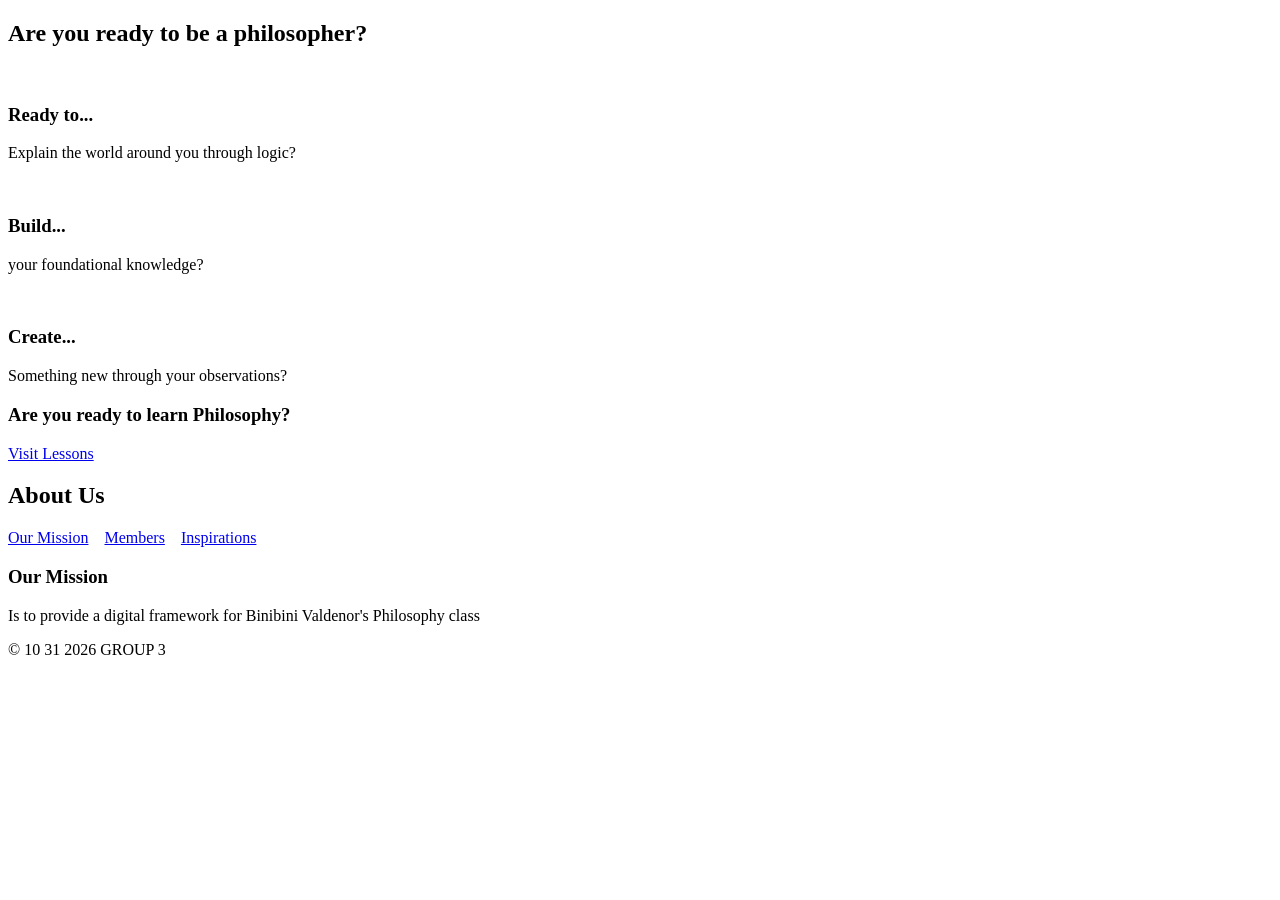
==== index.html @ c77b0476 "Rename comprogPETA_Philosophy_1.02vAlpha/index.html to index.html" ====
<!DOCTYPE html>
<html lang="en">
<head>
    <meta charset="UTF-8">
    <meta name="viewport" content="width=device-width, initial-scale=1.0">
    <title>Home</title>

    <script src="../../src/js/navbar.js" defer></script>
    <link rel="stylesheet" href="../../src/css/index.css">
</head>
<body>
    <div id="navbar-placeholder"></div>

    <div id="WebpageContent">
            <header>
        </nav>
    </header>

    <!--top padding-->
    <section class="PaddingLargeBlue">
    </section>

    <!--first part area-->
    <section id="cardbg">
        <h1>Are you ready to be a philosopher?</h1>
        <div class="card-grid">

  <!-- Card 1 -->
  <div class="card">
    <div class="card-image">
        <img src="../../src/img/pexels-igorejov-20375800.jpg" alt="">
    </div>
    <div class="card-content">
      <h3>Ready to...</h3>
      <p>Explain the world around you through logic?</p>
    </div>
    <div class="card-action">
    </div>
  </div>
  <!-- Card 2 -->
  <div class="card">
    <div class="card-image">
        <img src="../../src/img/pexels-anne-o-sullivan-1478092867-26887007.jpg" alt="">
    </div>
    <div class="card-content">
      <h3>Build...</h3>
      <p>your foundational knowledge?</p>
    </div>
    <div class="card-action">
    </div>
  </div>
  <!-- Card 3 -->
  <div class="card">
    <div class="card-image">
        <img src="../../src/img/pexels-dantemunozphoto-28822019.jpg" alt="">
    </div>
    <div class="card-content">
      <h3>Create...</h3>
      <p>Something new through your observations?</p>
    </div>
    <div class="card-action">
    </div>
  </div>

</section>
</div>

    <!--gap-->
<div class="Padding"></div>

      <!-- prompt -->
       <div id="promptgrid">
  <div id="promptdisplay">
    <div id="prompt">
      <h3>Are you ready to learn Philosophy?</h3>
      <a id="lessonLink" href="../../webpages/main/lecture_category.html">Visit Lessons</a>
    </div>
  </div>
     </div>

    <!--personlized learning-->

<div class="Learning">
    <h2>About Us</h2>
</div>

<div class="Learning">
<!--tablist container-->
<ul class="tab-list" role="tablist" style="display: flex; gap: 1rem; list-style: none; padding: 0;">
    <!--buttons-->
    <li class="tab-item active">
        <a href="#panel-1" class="tab-link" role="tab" aria-selected="true" 
           aria-controls="panel-1">
            Our Mission</a>
    </li>
    
    <li class="tab-item">
        <a href="#panel-2" class="tab-link" role="tab" aria-selected="false" 
           aria-controls="panel-2">
            Members</a>
    </li>
    
    <li class="tab-item">
        <a href="#panel-3" class="tab-link" role="tab" aria-selected="false" 
           aria-controls="panel-3">
            Inspirations</a>
    </li>
</ul>

<!--Tab Panels-->
<div role="tabpanel" id="panel-1" class="tab-panel active" style="display: block;">
    <h3>Our Mission</h3>
    <p>Is to provide a digital framework for Binibini Valdenor's Philosophy class</p>
</div>

<div role="tabpanel" id="panel-2" class="tab-panel" style="display: none;">
    <h3>Members</h3>
    <p>Gimenez <br> Jumawak <br> Palomo <br> Ballesteros <br> Candado <br> Udan <br> Antonio L. <br> Coronel</p>
</div>

<div role="tabpanel" id="panel-3" class="tab-panel" style="display: none;">
    <h3>Inspirations</h3>
    <p>MIT OpenCourseWare <br> Khan Academy</p>
</div>

<script>
    const links = document.querySelectorAll('.tab-link');
    const items = document.querySelectorAll('.tab-item');
    const panels = document.querySelectorAll('.tab-panel');

    links.forEach(link => {
      link.addEventListener('click', (e) => {
        e.preventDefault();

        
        items.forEach(item => item.classList.remove('active'));
        links.forEach(l => l.setAttribute('aria-selected', 'false'));
        panels.forEach(p => {
            p.classList.remove('active');
            p.style.display = 'none'; 
        });

        
        link.parentElement.classList.add('active');
        link.setAttribute('aria-selected', 'true');

        
        const targetId = link.getAttribute('aria-controls');
        const targetPanel = document.getElementById(targetId);
        if (targetPanel) {
            targetPanel.classList.add('active');
            targetPanel.style.display = 'block'; 
        }
      });
    });
</script>

</div>


















     




    <!--bottom padding-->
    <section class="PaddingLargeBlue"></section>


    <footer>
        <p>© 10 31 2026 GROUP 3</p>
    </footer>
    </div>
</body>
</html>
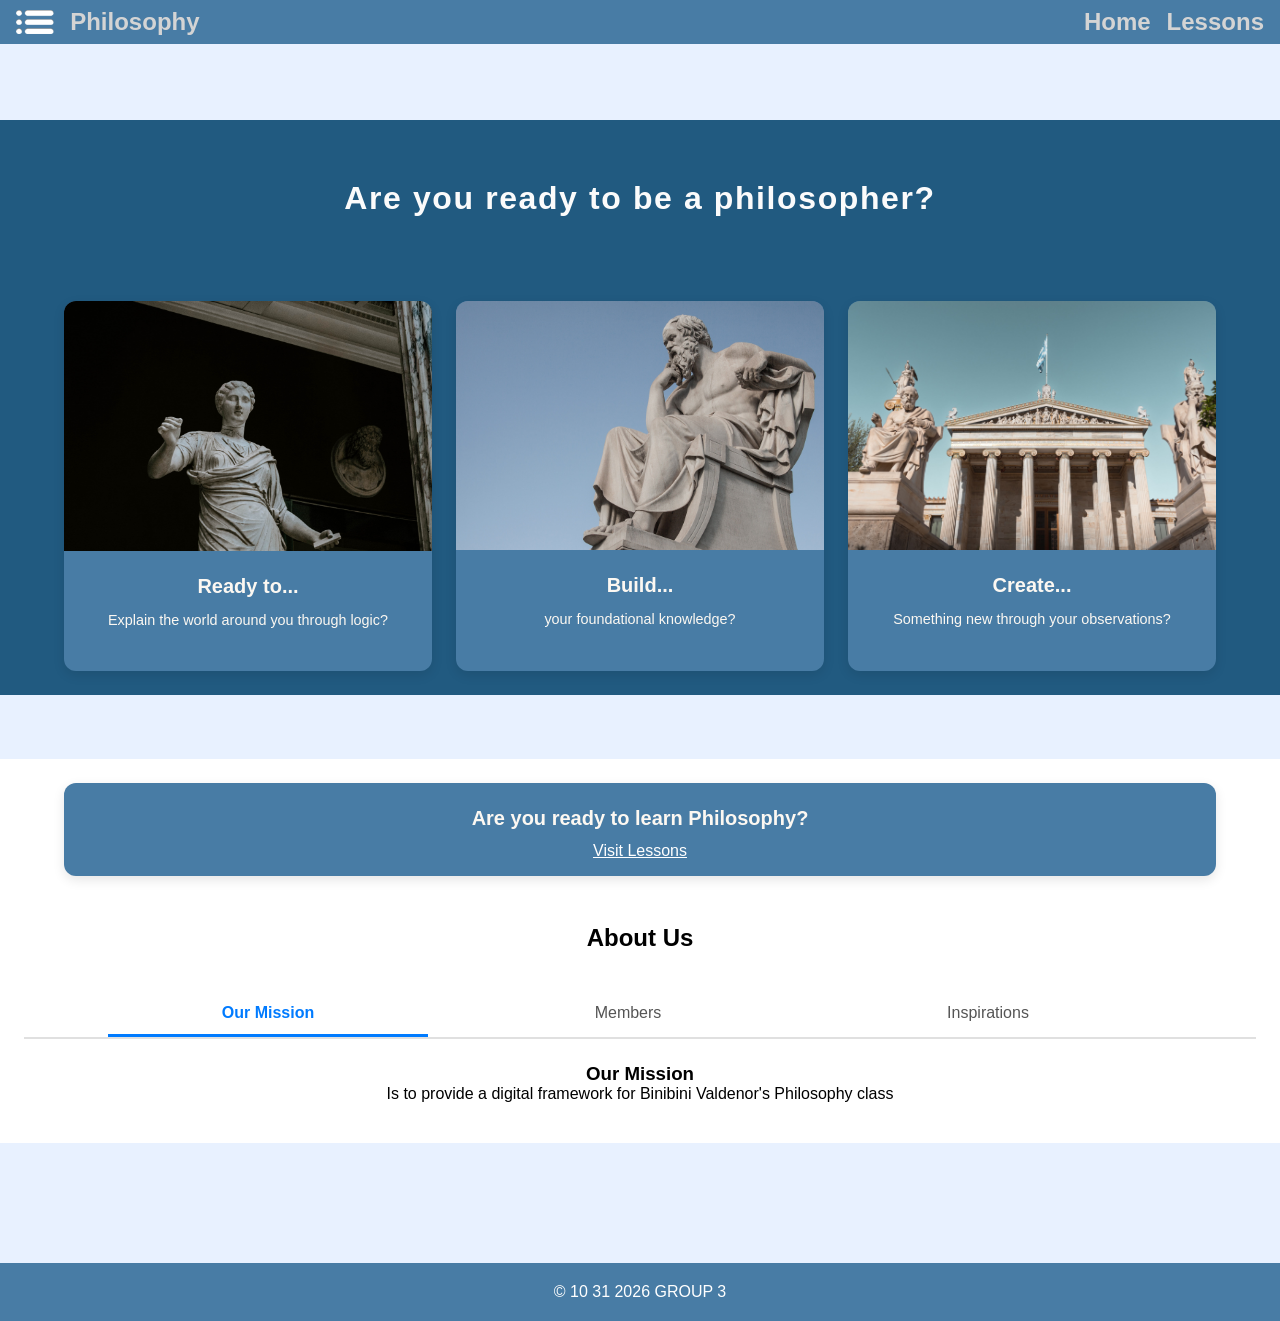
==== commit 16480e05: "Update index.html" ====
--- a/index.html
+++ b/index.html
@@ -5,8 +5,8 @@
     <meta name="viewport" content="width=device-width, initial-scale=1.0">
     <title>Home</title>
 
-    <script src="../../src/js/navbar.js" defer></script>
-    <link rel="stylesheet" href="../../src/css/index.css">
+    <script src="src/js/navbar.js" defer></script>
+    <link rel="stylesheet" href="../src/css/index.css">
 </head>
 <body>
     <div id="navbar-placeholder"></div>
@@ -28,7 +28,7 @@
   <!-- Card 1 -->
   <div class="card">
     <div class="card-image">
-        <img src="../../src/img/pexels-igorejov-20375800.jpg" alt="">
+        <img src="src/img/pexels-igorejov-20375800.jpg" alt="">
     </div>
     <div class="card-content">
       <h3>Ready to...</h3>
@@ -40,7 +40,7 @@
   <!-- Card 2 -->
   <div class="card">
     <div class="card-image">
-        <img src="../../src/img/pexels-anne-o-sullivan-1478092867-26887007.jpg" alt="">
+        <img src="src/img/pexels-anne-o-sullivan-1478092867-26887007.jpg" alt="">
     </div>
     <div class="card-content">
       <h3>Build...</h3>
@@ -52,7 +52,7 @@
   <!-- Card 3 -->
   <div class="card">
     <div class="card-image">
-        <img src="../../src/img/pexels-dantemunozphoto-28822019.jpg" alt="">
+        <img src="src/img/pexels-dantemunozphoto-28822019.jpg" alt="">
     </div>
     <div class="card-content">
       <h3>Create...</h3>
@@ -73,7 +73,7 @@
   <div id="promptdisplay">
     <div id="prompt">
       <h3>Are you ready to learn Philosophy?</h3>
-      <a id="lessonLink" href="../../webpages/main/lecture_category.html">Visit Lessons</a>
+      <a id="lessonLink" href="../webpages/main/lecture_category.html">Visit Lessons</a>
     </div>
   </div>
      </div>
--- a/src/css/index.css
+++ b/src/css/index.css
@@ -0,0 +1,226 @@
+@import url('../css/boilerplate.css');
+
+.Padding {
+    padding: 2rem 1.25rem;
+    background-color: rgb(232, 241, 255);
+}
+/*PaddingLarge*/
+.PaddingLargeBlue {
+    padding: 3.75rem 1.25rem;
+    background-color: rgb(232, 241, 255);
+}
+
+footer {
+    text-align: center;
+    background-color: rgb(72, 124, 165);;
+    color: white;
+    padding: 1.25rem;
+}
+
+/*first content*/
+
+#cardbg h1 {
+    font-family: 'Gill Sans', 'Gill Sans MT', Calibri, 'Trebuchet MS', sans-serif Bold;
+    font-size: 2rem;
+    color: rgb(251, 251, 251);
+    letter-spacing: 0.1rem;
+    text-align: center;
+    padding: 3.75rem 1.25rem;
+}
+
+#cardbg {
+    background-color: rgb(33, 90, 128);
+}
+
+#cardbg img {
+    justify-content: right;
+}
+
+.card-grid {
+  display: grid;
+  grid-template-columns: repeat(auto-fit, minmax(320px, 1fr));
+  gap: 1.5rem;
+  max-width: 1200px;
+  margin: 0 auto;
+  padding: 1.5rem;
+}
+
+/* Individual Card Styling */
+.card {
+  background-color: rgb(72, 124, 165); 
+  border-radius: 0.75rem;
+  overflow: hidden;
+  display: flex;
+  flex-direction: column;
+  box-shadow: 0 0.25rem 0.75rem rgba(0, 0, 0, 0.1);
+  transition: transform 0.2s ease;
+}
+
+.card:hover {
+  transform: scale(1.1);
+}
+
+/* Image Section */
+.card-image {
+  width: 100%;
+  height: 11.25 rem;
+  overflow: hidden;
+}
+
+.card-image img {
+  width: 100%;
+  height: 100%;
+  object-fit: cover;
+}
+
+/* Content Section */
+.card-content {
+  padding: 1.5rem 1.5rem 1rem;
+  text-align: center;
+  flex-grow: 1;
+}
+
+.card-content h3 {
+  font-size: 1.25rem;
+  font-weight: 700;
+  color: rgb(252, 248, 242);
+  margin-bottom: 0.75rem;
+}
+
+.card-content p {
+  font-size: 0.9rem;
+  color: rgb(252, 248, 242);
+  line-height: 1.5;
+}
+
+.card-action {
+  padding: 0 1.5rem 1.5rem;
+}
+
+.dropdown-btn {
+  width: 100%;
+  background-color: rgb(255, 255, 255);
+  border: 0.063rem solid rgb(219, 219, 219);
+  border-radius: 8px;
+  padding: 0.75rem 1rem;
+  display: flex;
+  justify-content: space-between;
+  align-items: center;
+  font-size: 0.9rem;
+  color: #333;
+  cursor: pointer;
+  box-shadow: 0 0.063rem 0.188rem rgba(0, 0, 0, 0.05);
+  transition: background-color 0.2s;
+}
+
+.dropdown-btn:hover {
+  background-color: rgb(249, 249, 249);
+}
+
+.dropdown-btn .arrow {
+  font-size: 0.75rem;
+  color: #666;
+}
+
+
+/* Prompt */
+#promptgrid {
+  display: grid;
+  grid-template-columns: repeat(auto-fit, minmax(320px, 1fr));
+  gap: 1.5rem;
+  max-width: 1200px;
+  margin: 0 auto;
+  padding: 1.5rem;
+}
+
+
+#promptdisplay {
+  background-color: rgb(72, 124, 165); 
+  border-radius: 0.75rem;
+  overflow: hidden;
+  display: flex;
+  flex-direction: column;
+  box-shadow: 0 0.25rem 0.75rem rgba(0, 0, 0, 0.1);
+  transition: transform 0.2s ease;
+}
+/* Content Section */
+#prompt {
+  padding: 1.5rem 1.5rem 1rem;
+  text-align: center;
+  flex-grow: 1;
+}
+
+#prompt h3 {
+  font-size: 1.25rem;
+  font-weight: 700;
+  color: rgb(252, 248, 242);
+  margin-bottom: 0.75rem;
+}
+
+#prompt p {
+  font-size: 0.9rem;
+  color: rgb(252, 248, 242);
+  line-height: 1.5;
+}
+
+.Learning {
+  text-align: center;
+  padding: 1.5rem 1.5rem 1rem;
+  flex-grow: 1;  
+}
+
+.Learning h2 {
+    font-size: var(--font-bit-big);
+}
+
+/* Tab Navigation List */
+.tab-list {
+      justify-content: center;
+      display: flex;
+      list-style: none;
+      padding: 0;
+      margin: 0;
+      border-bottom: 2px solid #e0e0e0;
+      background-color: #ffffff;
+    }
+
+    /* Tab Item Container */
+.tab-item {
+      margin-right: 1.5rem;
+    }
+
+    /* Tab Link/Button */.tab-link {
+      display: inline-block;
+      align-content: center;
+      width: 20rem;
+      padding: 0.75rem 1rem;
+      text-decoration: none;
+      color: #555555;
+      font-weight: 500;
+      border-bottom: 3px solid transparent;
+      transition: all 0.2s ease;
+    }
+
+    /* Active State Styling */
+.tab-item.active .tab-link,
+.tab-link[aria-selected="true"] {
+      color: #007bff;
+      border-bottom-color: #007bff;
+      font-weight: 700;
+    }
+
+    /* Tab Content Panels */
+.tab-panel {
+      display: none;
+      padding: 1.5rem 0;
+    }
+
+.tab-panel.active {
+      display: block;
+    }
+
+
+
+#lessonLink {
+  color: white;
+}
